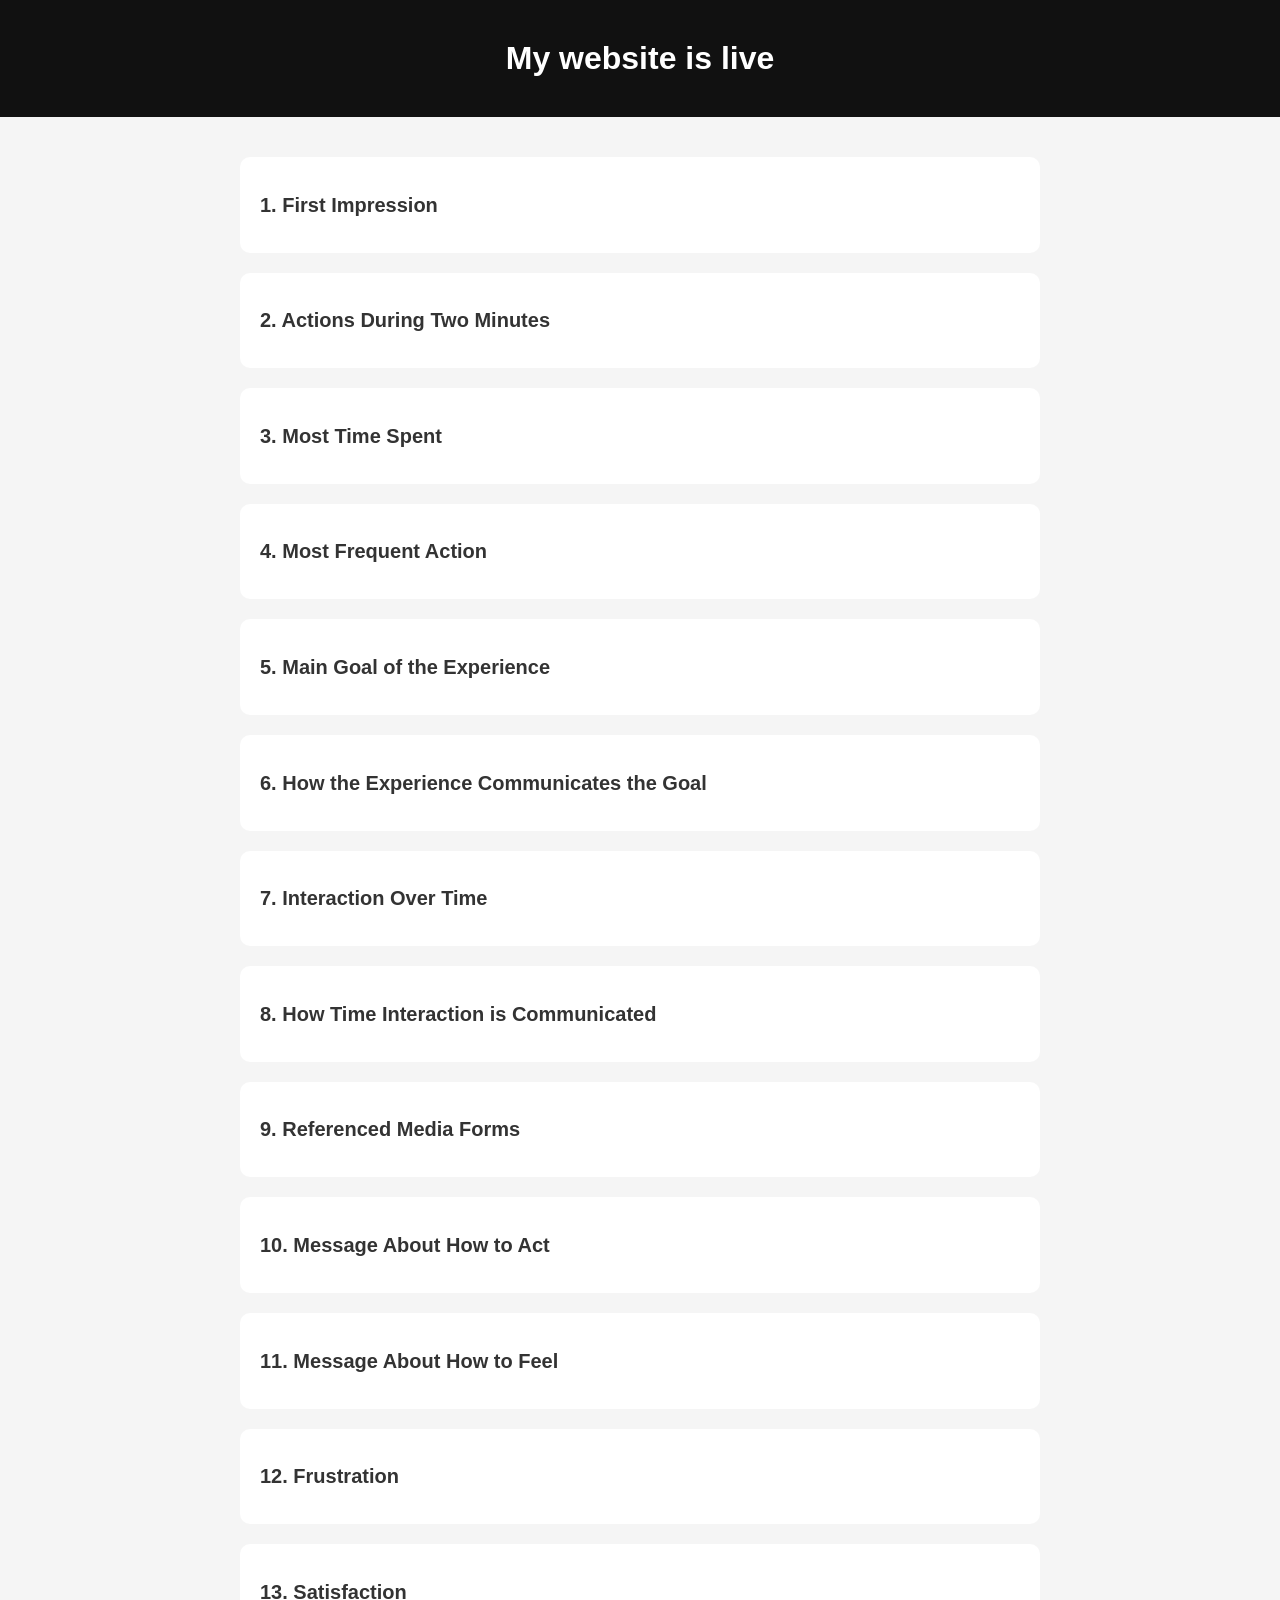
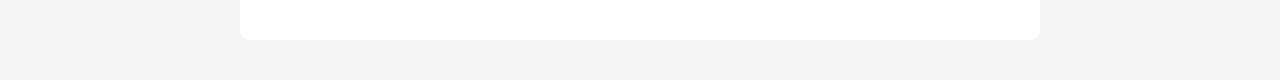
==== assignment1/index.html @ 4aa3389c "3.24" ====
<!DOCTYPE html>
<html lang="en">
<head>
    <meta charset="UTF-8">
    <meta name="viewport" content="width=device-width, initial-scale=1.0">
    <title>Document</title>
    <link rel="stylesheet" href="style.css"/>
</head>
<body>
    <header>
        <h1>My website is live</h1>
    </header>

  <main>

    <section>
      <h2>1. First Impression</h2>
      <p></p>
    </section>

    <section>
      <h2>2. Actions During Two Minutes</h2>
      <p></p>
    </section>

    <section>
      <h2>3. Most Time Spent</h2>
      <p></p>
    </section>

    <section>
      <h2>4. Most Frequent Action</h2>
      <p></p>
    </section>

    <section>
      <h2>5. Main Goal of the Experience</h2>
      <p></p>
    </section>

    <section>
      <h2>6. How the Experience Communicates the Goal</h2>
      <p></p>
    </section>

    <section>
      <h2>7. Interaction Over Time</h2>
      <p></p>
    </section>

    <section>
      <h2>8. How Time Interaction is Communicated</h2>
      <p></p>
    </section>

    <section>
      <h2>9. Referenced Media Forms</h2>
      <p></p>
    </section>

    <section>
      <h2>10. Message About How to Act</h2>
      <p></p>
    </section>

    <section>
      <h2>11. Message About How to Feel</h2>
      <p></p>
    </section>

    <section>
      <h2>12. Frustration</h2>
      <p></p>
    </section>

    <section>
      <h2>13. Satisfaction</h2>
      <p></p>
    </section>

  </main>
</body>
</html>
---- assignment1/style.css ----
body {
  font-family: Arial, Helvetica, sans-serif;
  margin: 0;
  background-color: #f5f5f5;
  color: #333;
}

header {
  background-color: #111;
  color: white;
  text-align: center;
  padding: 40px 20px;
}

main {
  max-width: 800px;
  margin: 40px auto;
  padding: 0 20px;
}

section {
  background: white;
  margin-bottom: 20px;
  padding: 20px;
  border-radius: 10px;
}

h1 {
  margin: 0;
  font-size: 32px;
}

h2 {
  font-size: 20px;
  margin-bottom: 10px;
}

p {
  line-height: 1.6;
}
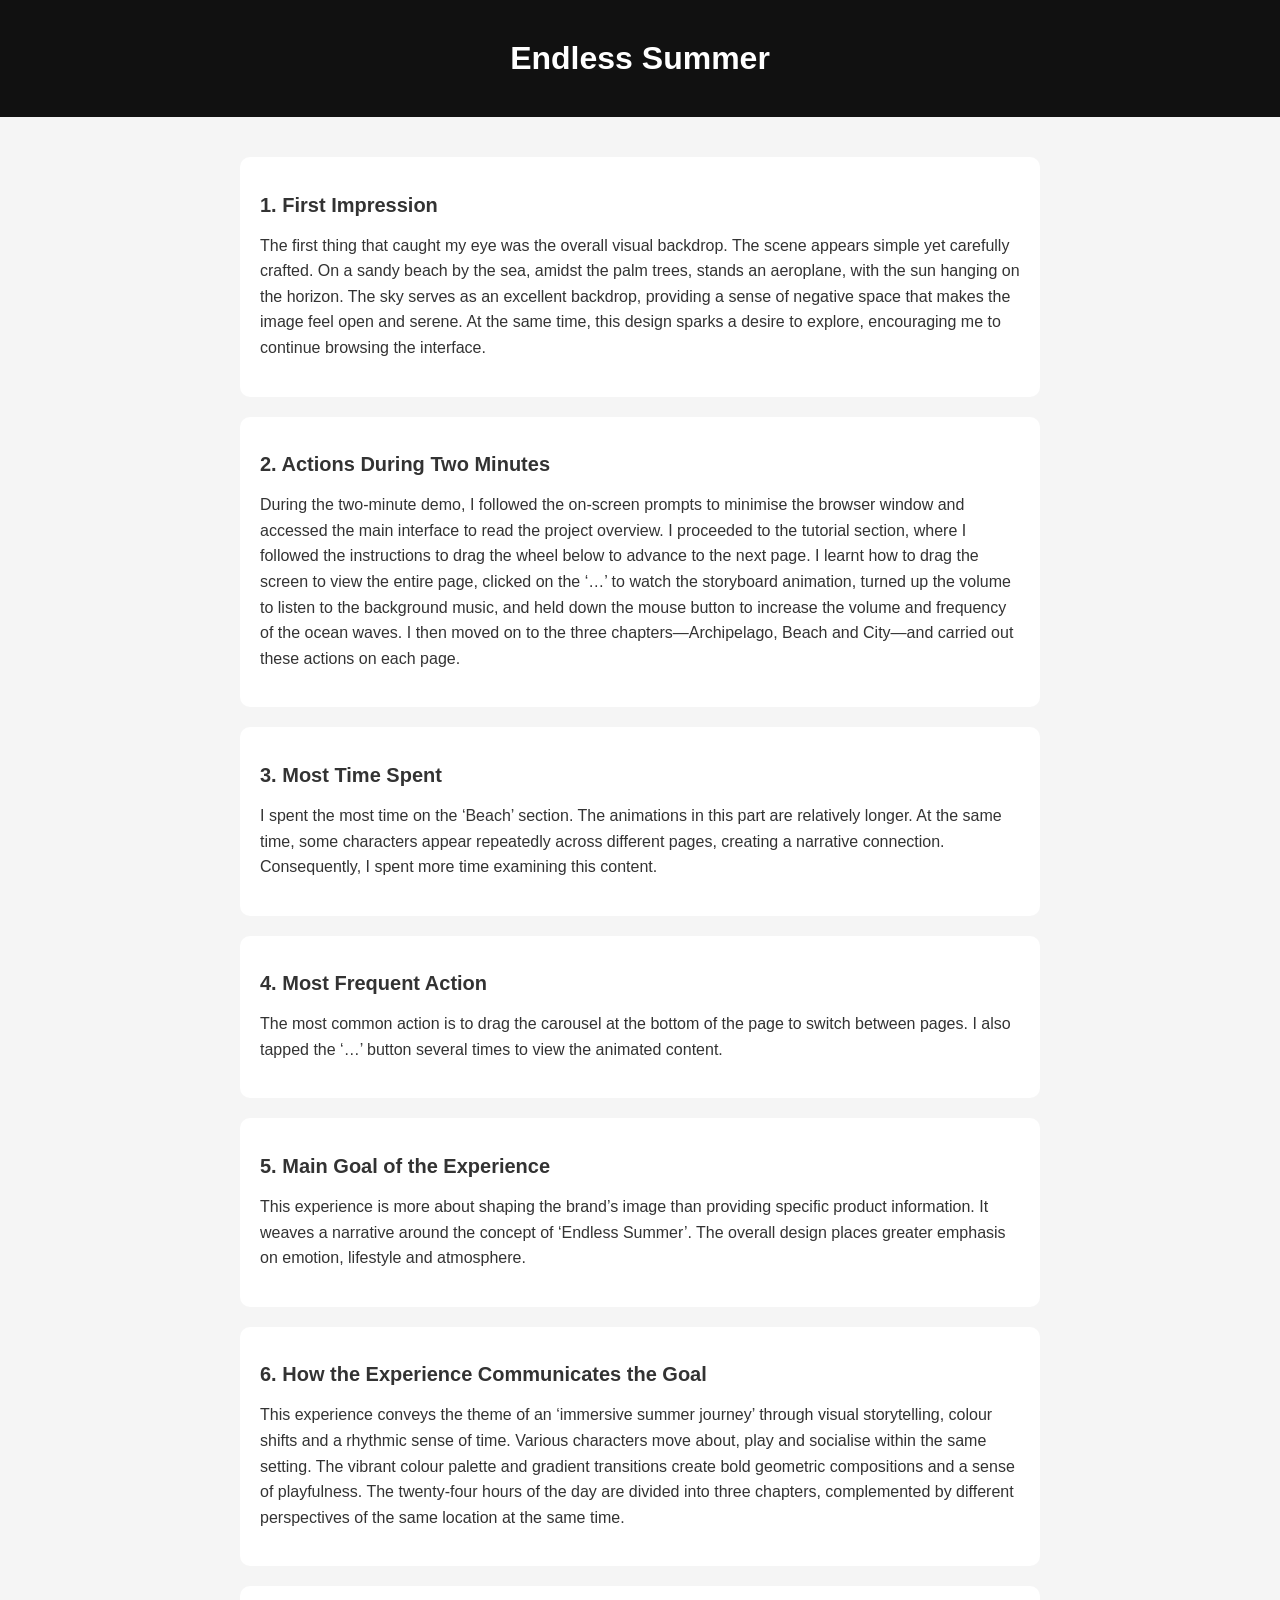
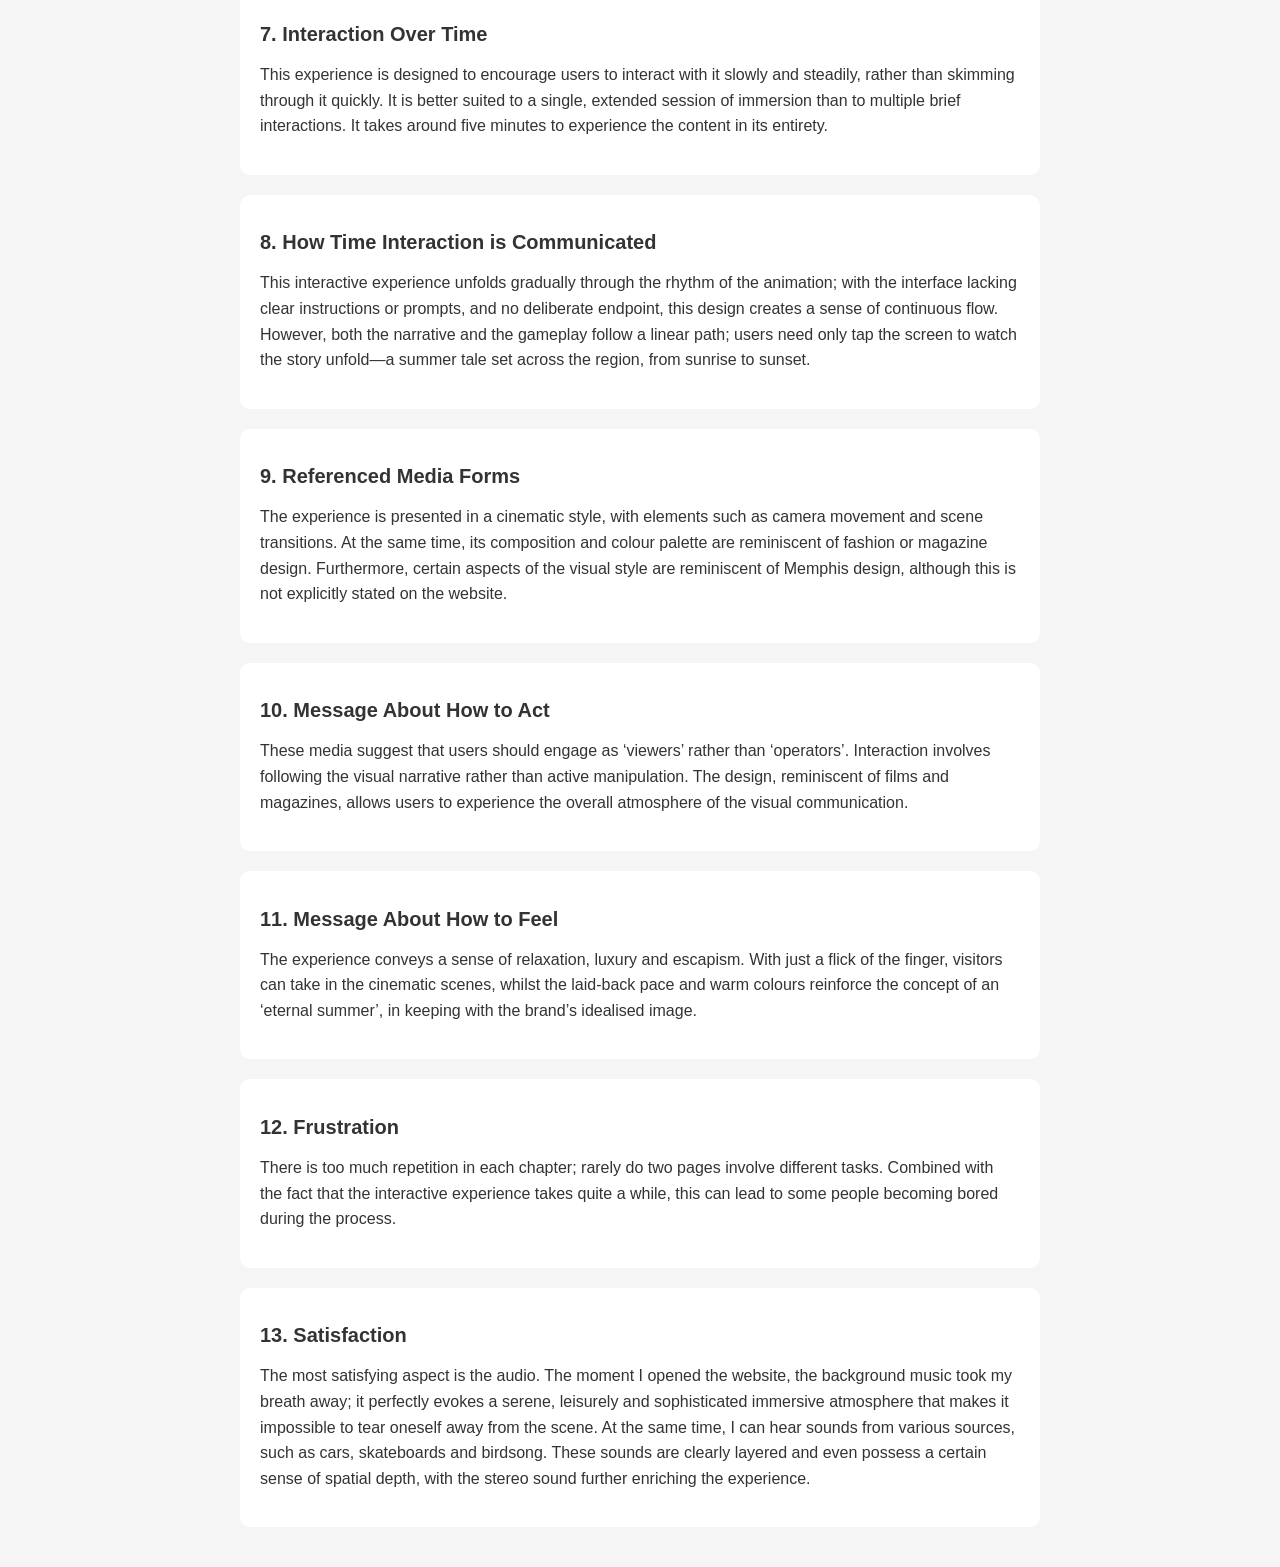
==== commit e73664f2: "4.1" ====
--- a/assignment1/index.html
+++ b/assignment1/index.html
@@ -4,78 +4,79 @@
     <meta charset="UTF-8">
     <meta name="viewport" content="width=device-width, initial-scale=1.0">
     <title>Document</title>
-    <link rel="stylesheet" href="style.css"/>
+    <link rel="stylesheet" href="reset.css">
+    <link rel="stylesheet" href="style.css">
 </head>
 <body>
     <header>
-        <h1>My website is live</h1>
+        <h1>Endless Summer</h1>
     </header>
 
   <main>
 
     <section>
       <h2>1. First Impression</h2>
-      <p></p>
+      <p>The first thing that caught my eye was the overall visual backdrop. The scene appears simple yet carefully crafted. On a sandy beach by the sea, amidst the palm trees, stands an aeroplane, with the sun hanging on the horizon. The sky serves as an excellent backdrop, providing a sense of negative space that makes the image feel open and serene. At the same time, this design sparks a desire to explore, encouraging me to continue browsing the interface.</p>
     </section>
 
     <section>
       <h2>2. Actions During Two Minutes</h2>
-      <p></p>
+      <p>During the two-minute demo, I followed the on-screen prompts to minimise the browser window and accessed the main interface to read the project overview. I proceeded to the tutorial section, where I followed the instructions to drag the wheel below to advance to the next page. I learnt how to drag the screen to view the entire page, clicked on the ‘…’ to watch the storyboard animation, turned up the volume to listen to the background music, and held down the mouse button to increase the volume and frequency of the ocean waves. I then moved on to the three chapters—Archipelago, Beach and City—and carried out these actions on each page.</p>
     </section>
 
     <section>
       <h2>3. Most Time Spent</h2>
-      <p></p>
+      <p>I spent the most time on the ‘Beach’ section. The animations in this part are relatively longer. At the same time, some characters appear repeatedly across different pages, creating a narrative connection. Consequently, I spent more time examining this content.</p>
     </section>
 
     <section>
       <h2>4. Most Frequent Action</h2>
-      <p></p>
+      <p>The most common action is to drag the carousel at the bottom of the page to switch between pages. I also tapped the ‘…’ button several times to view the animated content.</p>
     </section>
 
     <section>
       <h2>5. Main Goal of the Experience</h2>
-      <p></p>
+      <p>This experience is more about shaping the brand’s image than providing specific product information. It weaves a narrative around the concept of ‘Endless Summer’. The overall design places greater emphasis on emotion, lifestyle and atmosphere.</p>
     </section>
 
     <section>
       <h2>6. How the Experience Communicates the Goal</h2>
-      <p></p>
+      <p>This experience conveys the theme of an ‘immersive summer journey’ through visual storytelling, colour shifts and a rhythmic sense of time. Various characters move about, play and socialise within the same setting. The vibrant colour palette and gradient transitions create bold geometric compositions and a sense of playfulness. The twenty-four hours of the day are divided into three chapters, complemented by different perspectives of the same location at the same time.</p>
     </section>
 
     <section>
       <h2>7. Interaction Over Time</h2>
-      <p></p>
+      <p>This experience is designed to encourage users to interact with it slowly and steadily, rather than skimming through it quickly. It is better suited to a single, extended session of immersion than to multiple brief interactions. It takes around five minutes to experience the content in its entirety.</p>
     </section>
 
     <section>
       <h2>8. How Time Interaction is Communicated</h2>
-      <p></p>
+      <p>This interactive experience unfolds gradually through the rhythm of the animation; with the interface lacking clear instructions or prompts, and no deliberate endpoint, this design creates a sense of continuous flow. However, both the narrative and the gameplay follow a linear path; users need only tap the screen to watch the story unfold—a summer tale set across the region, from sunrise to sunset.</p>
     </section>
 
     <section>
       <h2>9. Referenced Media Forms</h2>
-      <p></p>
+      <p>The experience is presented in a cinematic style, with elements such as camera movement and scene transitions. At the same time, its composition and colour palette are reminiscent of fashion or magazine design. Furthermore, certain aspects of the visual style are reminiscent of Memphis design, although this is not explicitly stated on the website.</p>
     </section>
 
     <section>
       <h2>10. Message About How to Act</h2>
-      <p></p>
+      <p>These media suggest that users should engage as ‘viewers’ rather than ‘operators’. Interaction involves following the visual narrative rather than active manipulation. The design, reminiscent of films and magazines, allows users to experience the overall atmosphere of the visual communication.</p>
     </section>
 
     <section>
       <h2>11. Message About How to Feel</h2>
-      <p></p>
+      <p>The experience conveys a sense of relaxation, luxury and escapism. With just a flick of the finger, visitors can take in the cinematic scenes, whilst the laid-back pace and warm colours reinforce the concept of an ‘eternal summer’, in keeping with the brand’s idealised image.</p>
     </section>
 
     <section>
       <h2>12. Frustration</h2>
-      <p></p>
+      <p>There is too much repetition in each chapter; rarely do two pages involve different tasks. Combined with the fact that the interactive experience takes quite a while, this can lead to some people becoming bored during the process.</p>
     </section>
 
     <section>
       <h2>13. Satisfaction</h2>
-      <p></p>
+      <p>The most satisfying aspect is the audio. The moment I opened the website, the background music took my breath away; it perfectly evokes a serene, leisurely and sophisticated immersive atmosphere that makes it impossible to tear oneself away from the scene. At the same time, I can hear sounds from various sources, such as cars, skateboards and birdsong. These sounds are clearly layered and even possess a certain sense of spatial depth, with the stereo sound further enriching the experience.</p>
     </section>
 
   </main>
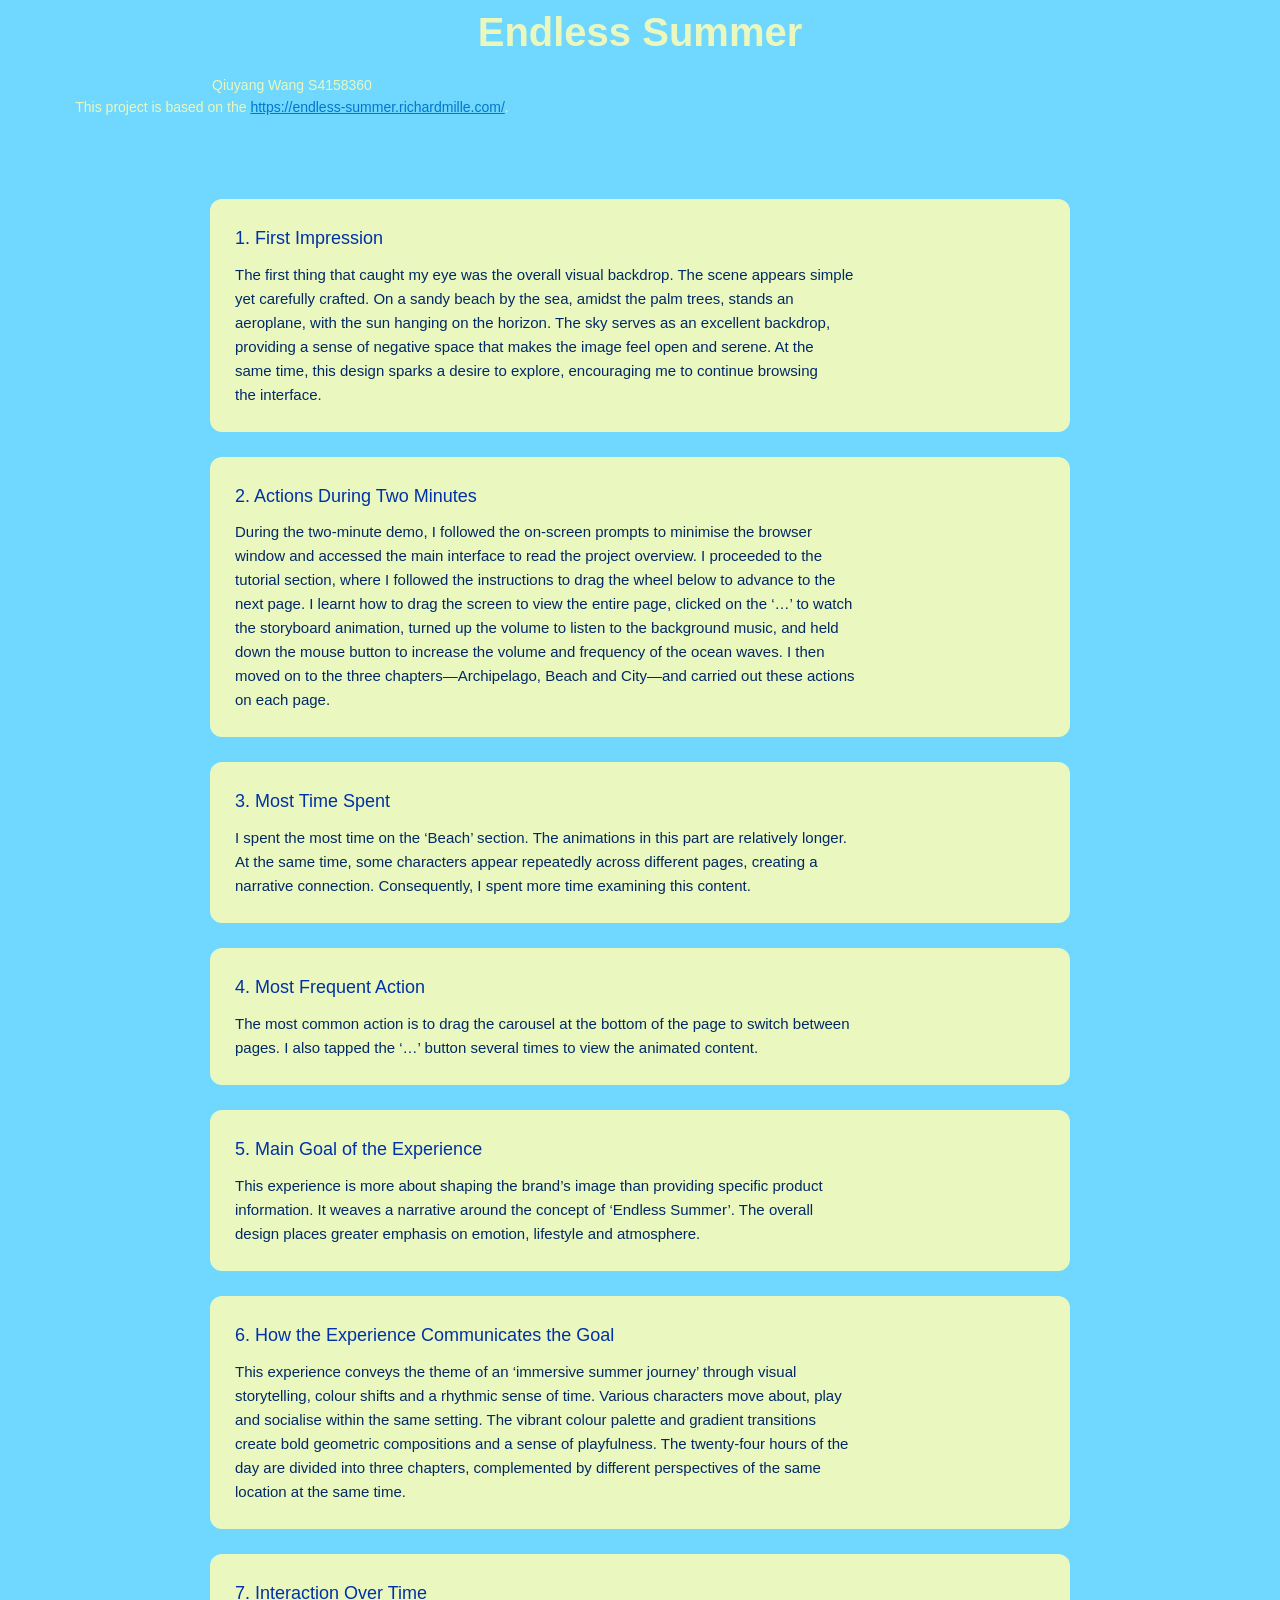
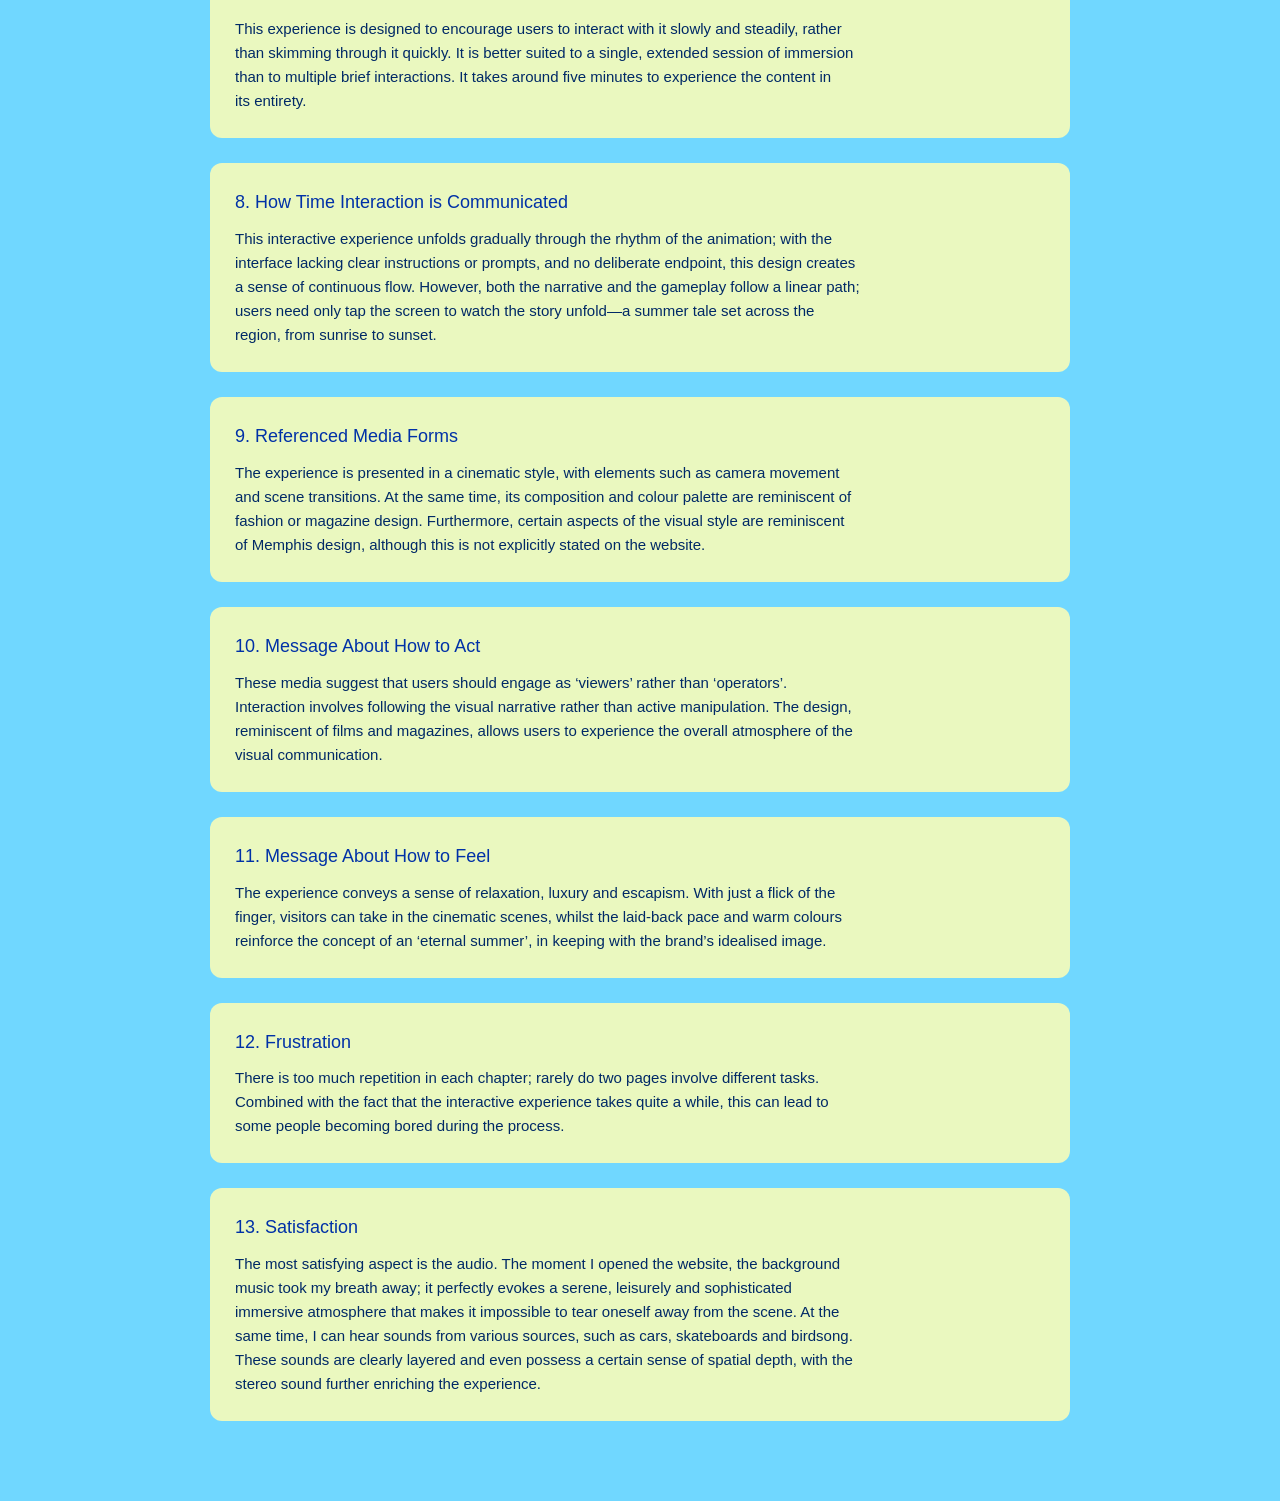
==== commit 18a32b93: "4.1" ====
--- a/assignment1/index.html
+++ b/assignment1/index.html
@@ -10,6 +10,9 @@
 <body>
     <header>
         <h1>Endless Summer</h1>
+        <p>Qiuyang Wang S4158360</p>
+        <p>This project is based on the <a href="https://endless-summer.richardmille.com/" target="_blank">https://endless-summer.richardmille.com/</a>.
+        </p>
     </header>
 
   <main>
--- a/assignment1/style.css
+++ b/assignment1/style.css
@@ -1,40 +1,65 @@
 body {
-  font-family: Arial, Helvetica, sans-serif;
-  margin: 0;
-  background-color: #f5f5f5;
-  color: #333;
+  font-family: "Helvetica Neue", Arial, sans-serif;
+  background: #70d7ff;
+  color: #eaf8bf;
+  line-height: 1.6;
 }
 
-header {
-  background-color: #111;
-  color: white;
-  text-align: center;
-  padding: 40px 20px;
-}
-
+/* Layout */
 main {
-  max-width: 800px;
-  margin: 40px auto;
+  max-width: 900px;
+  margin: 80px auto;
   padding: 0 20px;
 }
 
-section {
-  background: white;
-  margin-bottom: 20px;
-  padding: 20px;
-  border-radius: 10px;
+/* Header */
+header {
+  margin-bottom: 60px;
 }
 
 h1 {
-  margin: 0;
-  font-size: 32px;
+  font-size: 40px;
+  font-weight: 600;
+  margin-bottom: 10px;
+  text-align: center;
 }
 
+header p {
+  color: #eaf8bf;
+  font-size: 14px;
+  text-align: center;
+}
+
+a {
+  color: #0077cc;
+}
+
+a:hover {
+  text-decoration: underline;
+}
+
+/* Section Card Style */
+section {
+  background: #eaf8bf;
+  padding: 25px;
+  margin-bottom: 25px;
+  border-radius: 12px;
+  transition: transform 0.2s ease, background 0.2s ease;
+}
+
+section:hover {
+  transform: translateY(-4px);
+  background: #daf391;
+}
+
+/* Typography */
 h2 {
-  font-size: 20px;
+  font-size: 18px;
   margin-bottom: 10px;
+  color: #0031a7;
 }
 
 p {
-  line-height: 1.6;
-}
+  font-size: 15px;
+  color: #002966;
+}
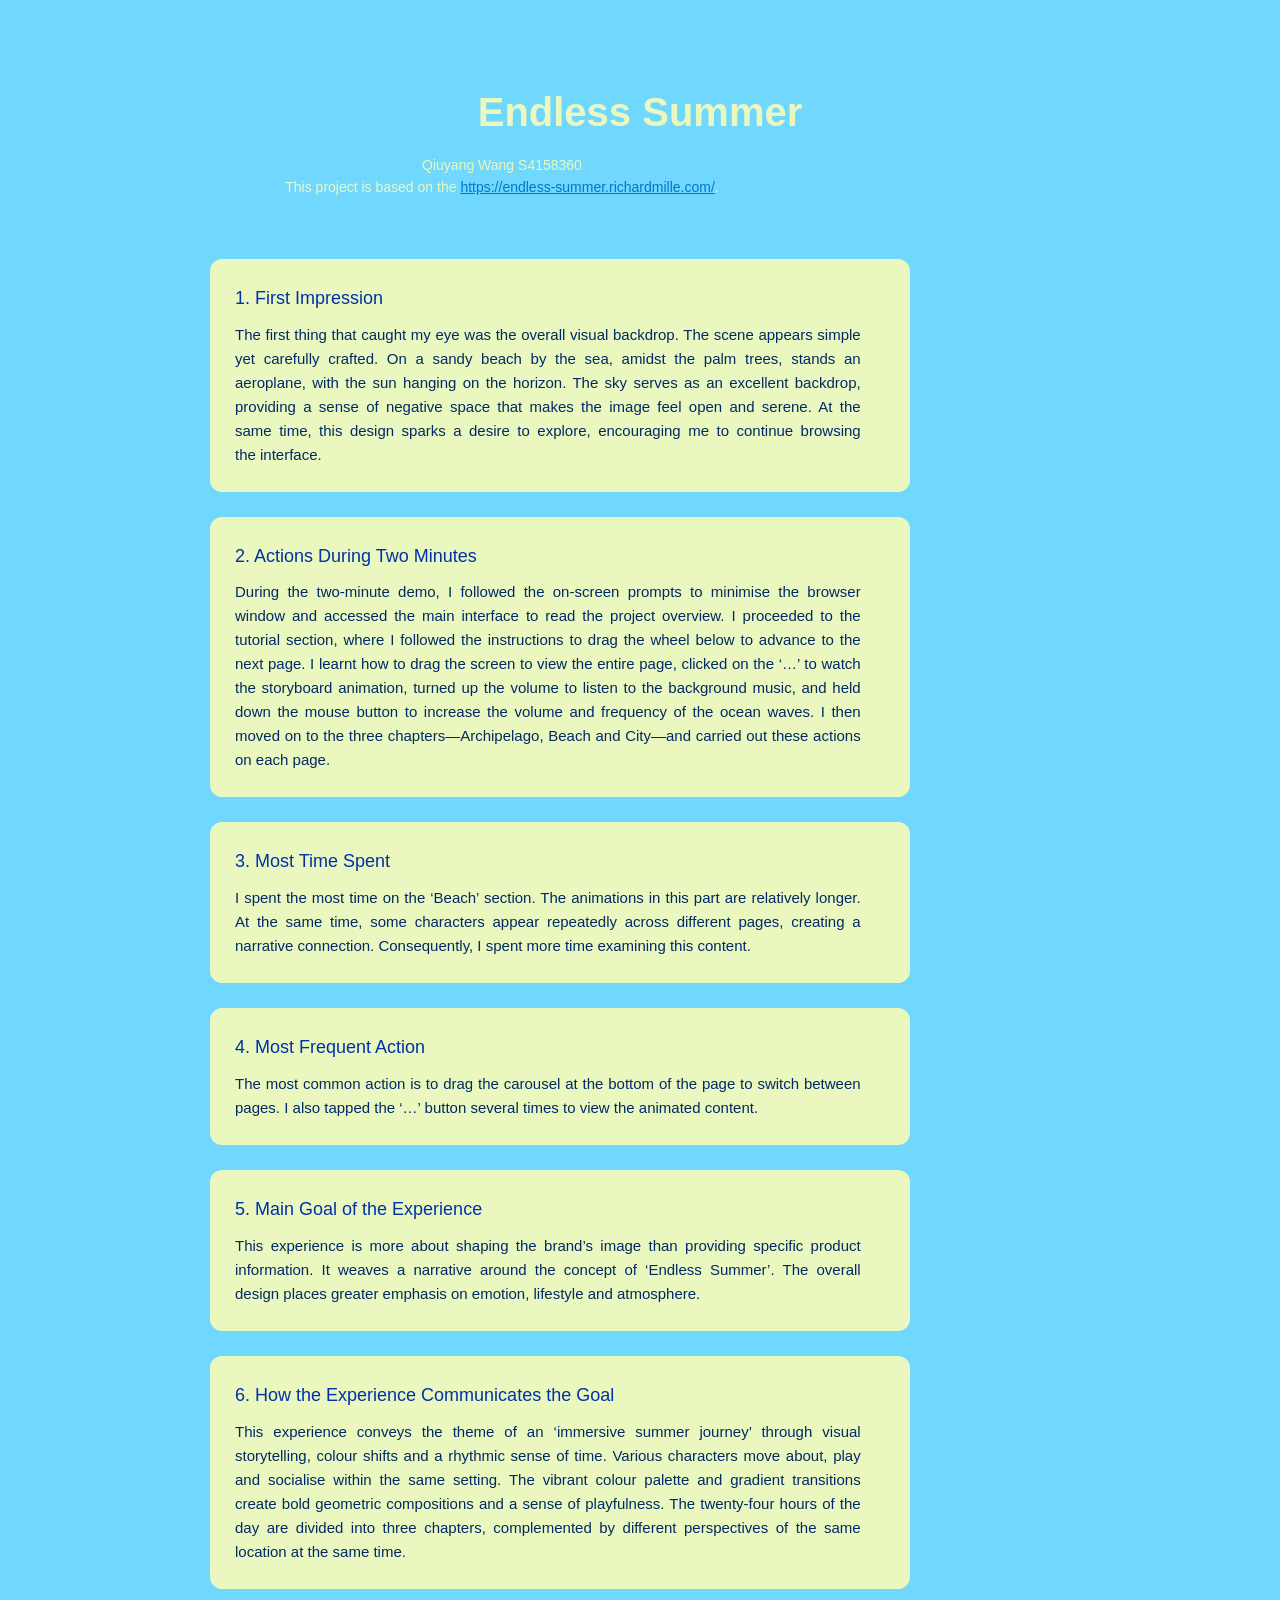
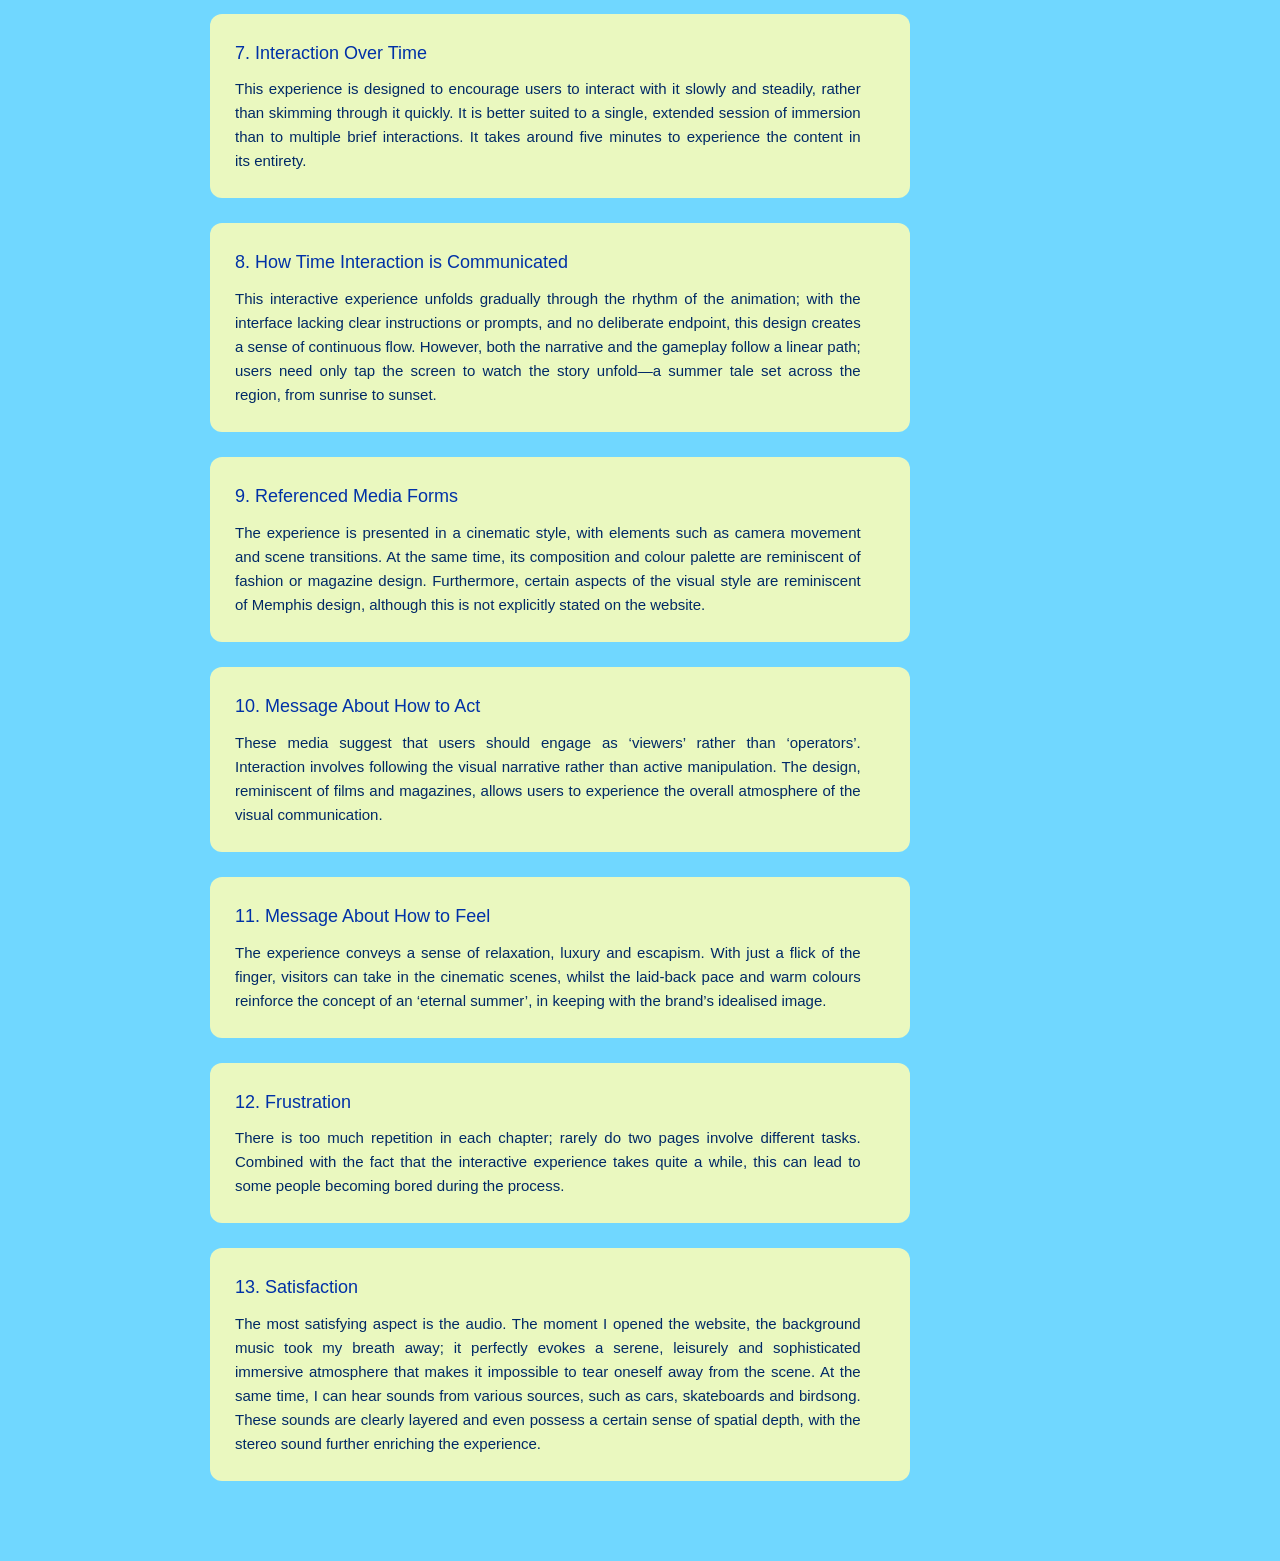
==== commit 2d33fc3d: "3.1" ====
--- a/assignment1/index.html
+++ b/assignment1/index.html
@@ -8,6 +8,7 @@
     <link rel="stylesheet" href="style.css">
 </head>
 <body>
+  <main>
     <header>
         <h1>Endless Summer</h1>
         <p>Qiuyang Wang S4158360</p>
@@ -15,7 +16,7 @@
         </p>
     </header>
 
-  <main>
+  
 
     <section>
       <h2>1. First Impression</h2>
--- a/assignment1/style.css
+++ b/assignment1/style.css
@@ -1,4 +1,5 @@
 body {
+  /* I use a simple font stack here to keep the text easy to read. The assignment focuses on written reflection, so readability is more important than decorative typography. I choose a bright blue background because it loosely reflects the visual tone of the Endless Summer website, which feels open, light, and atmospheric. The soft green text colour creates contrast without being too harsh. I also increase the line height slightly so longer paragraphs feel more comfortable to read on screen. */
   font-family: "Helvetica Neue", Arial, sans-serif;
   background: #70d7ff;
   color: #eaf8bf;
@@ -7,6 +8,7 @@
 
 /* Layout */
 main {
+  /* I limit the width of the main content to around 900px and center it. This makes the page feel more like an article rather than a full-width layout. It also helps guide the reader’s attention and prevents the text from becoming too wide, which would make it harder to read. The vertical margin adds breathing space so the content doesn't feel crowded. */
   max-width: 900px;
   margin: 80px auto;
   padding: 0 20px;
@@ -14,10 +16,13 @@
 
 /* Header */
 header {
+  /* I separate the header from the main content using margin. This creates a clear starting point for the page and makes the structure easier to understand at a glance. */
   margin-bottom: 60px;
+  text-align: center;
 }
 
 h1 {
+  /* The title is centered and larger than other text to create a clear visual hierarchy. I use a medium weight so it stands out but still feels clean and not too heavy. */
   font-size: 40px;
   font-weight: 600;
   margin-bottom: 10px;
@@ -25,41 +30,51 @@
 }
 
 header p {
+  /* The paragraph under the title works as supporting information. I keep it smaller and aligned to the center so it visually connects to the heading without drawing too much attention. */
   color: #eaf8bf;
   font-size: 14px;
   text-align: center;
 }
 
 a {
+  /* I keep links in a standard blue tone so they are easy to recognise. This follows common web conventions and helps usability. */
   color: #0077cc;
 }
 
 a:hover {
+  /* I only add a simple underline on hover. This creates a clear interaction cue without introducing complex effects that might distract from the content. */
   text-decoration: underline;
 }
 
 /* Section Card Style */
 section {
+  /* Each section is designed as a card to separate the answers to the thirteen questions. The light background contrasts with the page background and helps organise the content into readable blocks. The rounded corners soften the layout visually. */
   background: #eaf8bf;
   padding: 25px;
+  max-width: 700px;
   margin-bottom: 25px;
   border-radius: 12px;
   transition: transform 0.2s ease, background 0.2s ease;
 }
 
 section:hover {
+  /* I add a small hover effect to make the page feel slightly interactive. The movement is minimal because the focus should remain on reading rather than interaction. */
   transform: translateY(-4px);
   background: #daf391;
 }
 
 /* Typography */
 h2 {
+  /* The question headings are styled to stand out from the paragraph text. I use a darker blue to maintain contrast and guide the reader through each section. */
   font-size: 18px;
   margin-bottom: 10px;
   color: #0031a7;
 }
 
 p {
+  /* The paragraph text is kept at a moderate size for readability. I use a darker tone than the background to ensure clear contrast and reduce visual strain during longer reading. */
   font-size: 15px;
+  width: 100%;
   color: #002966;
+  text-align: justify;
 }
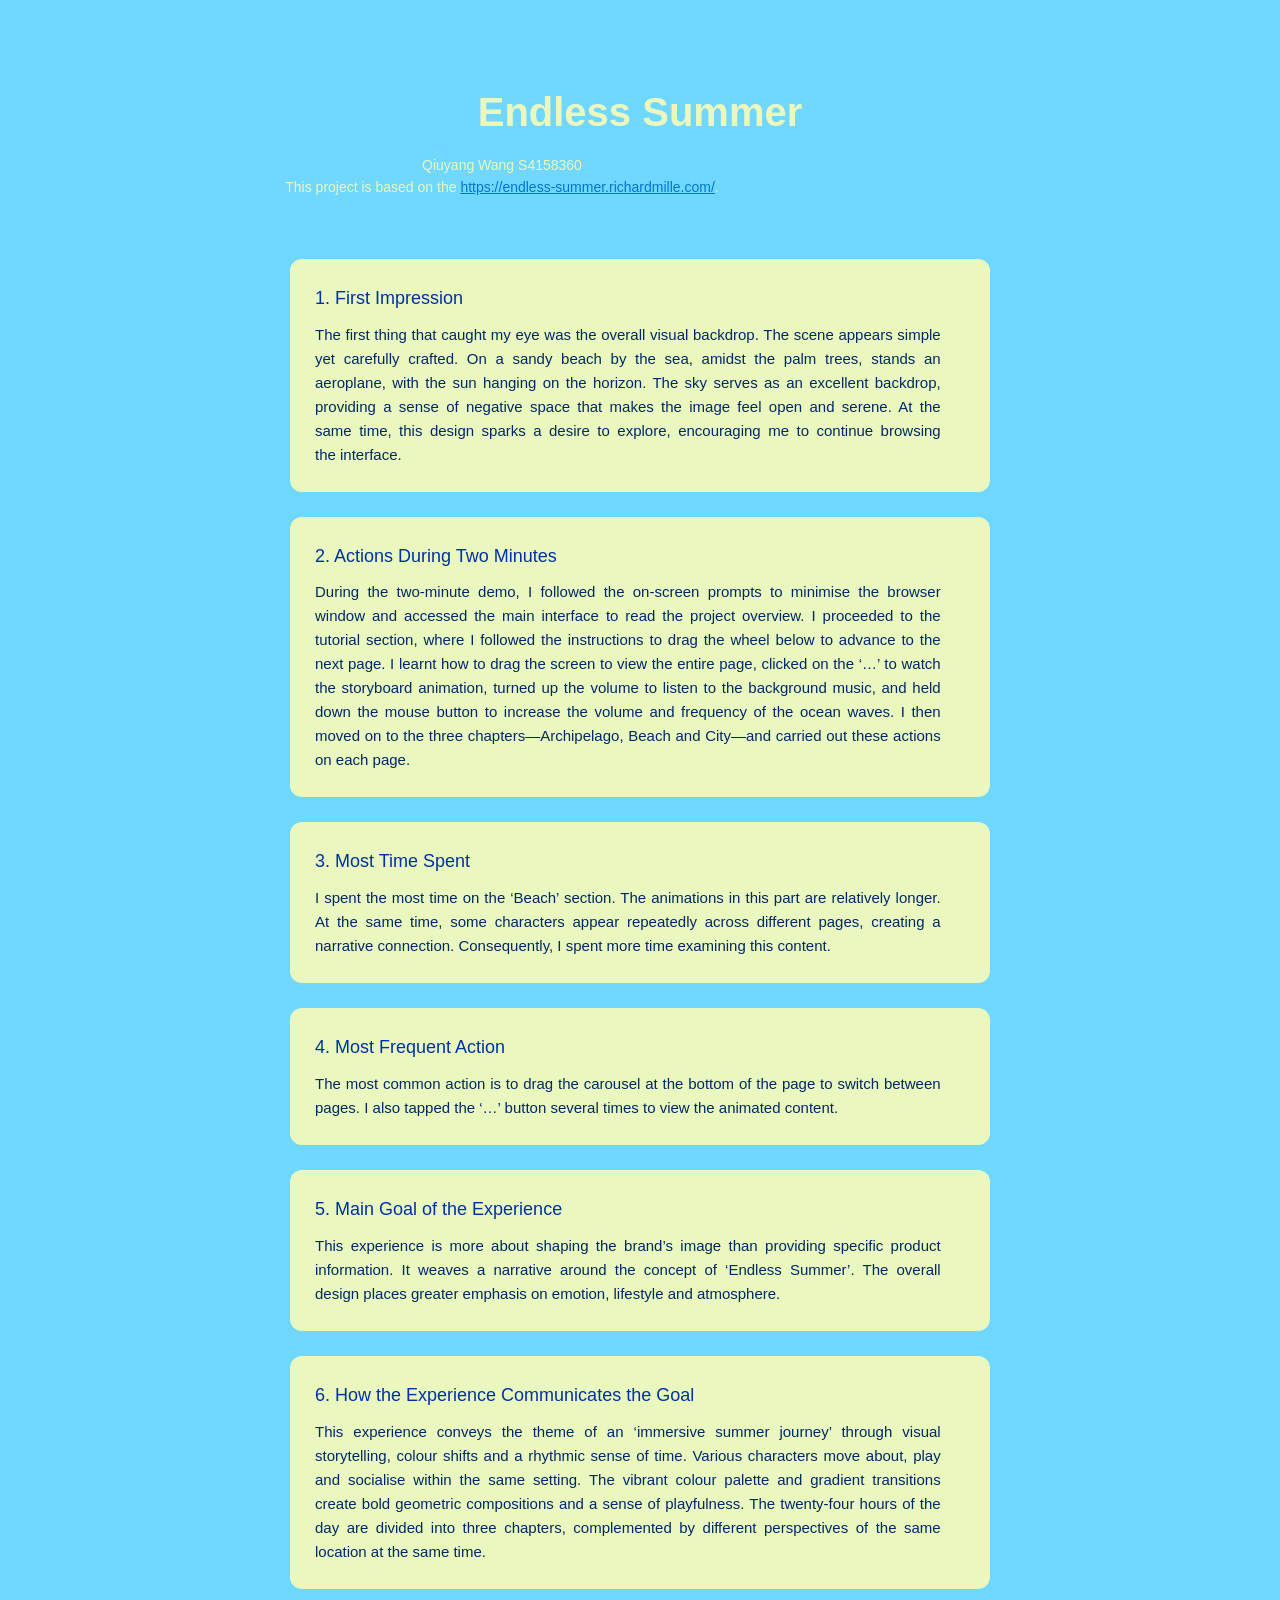
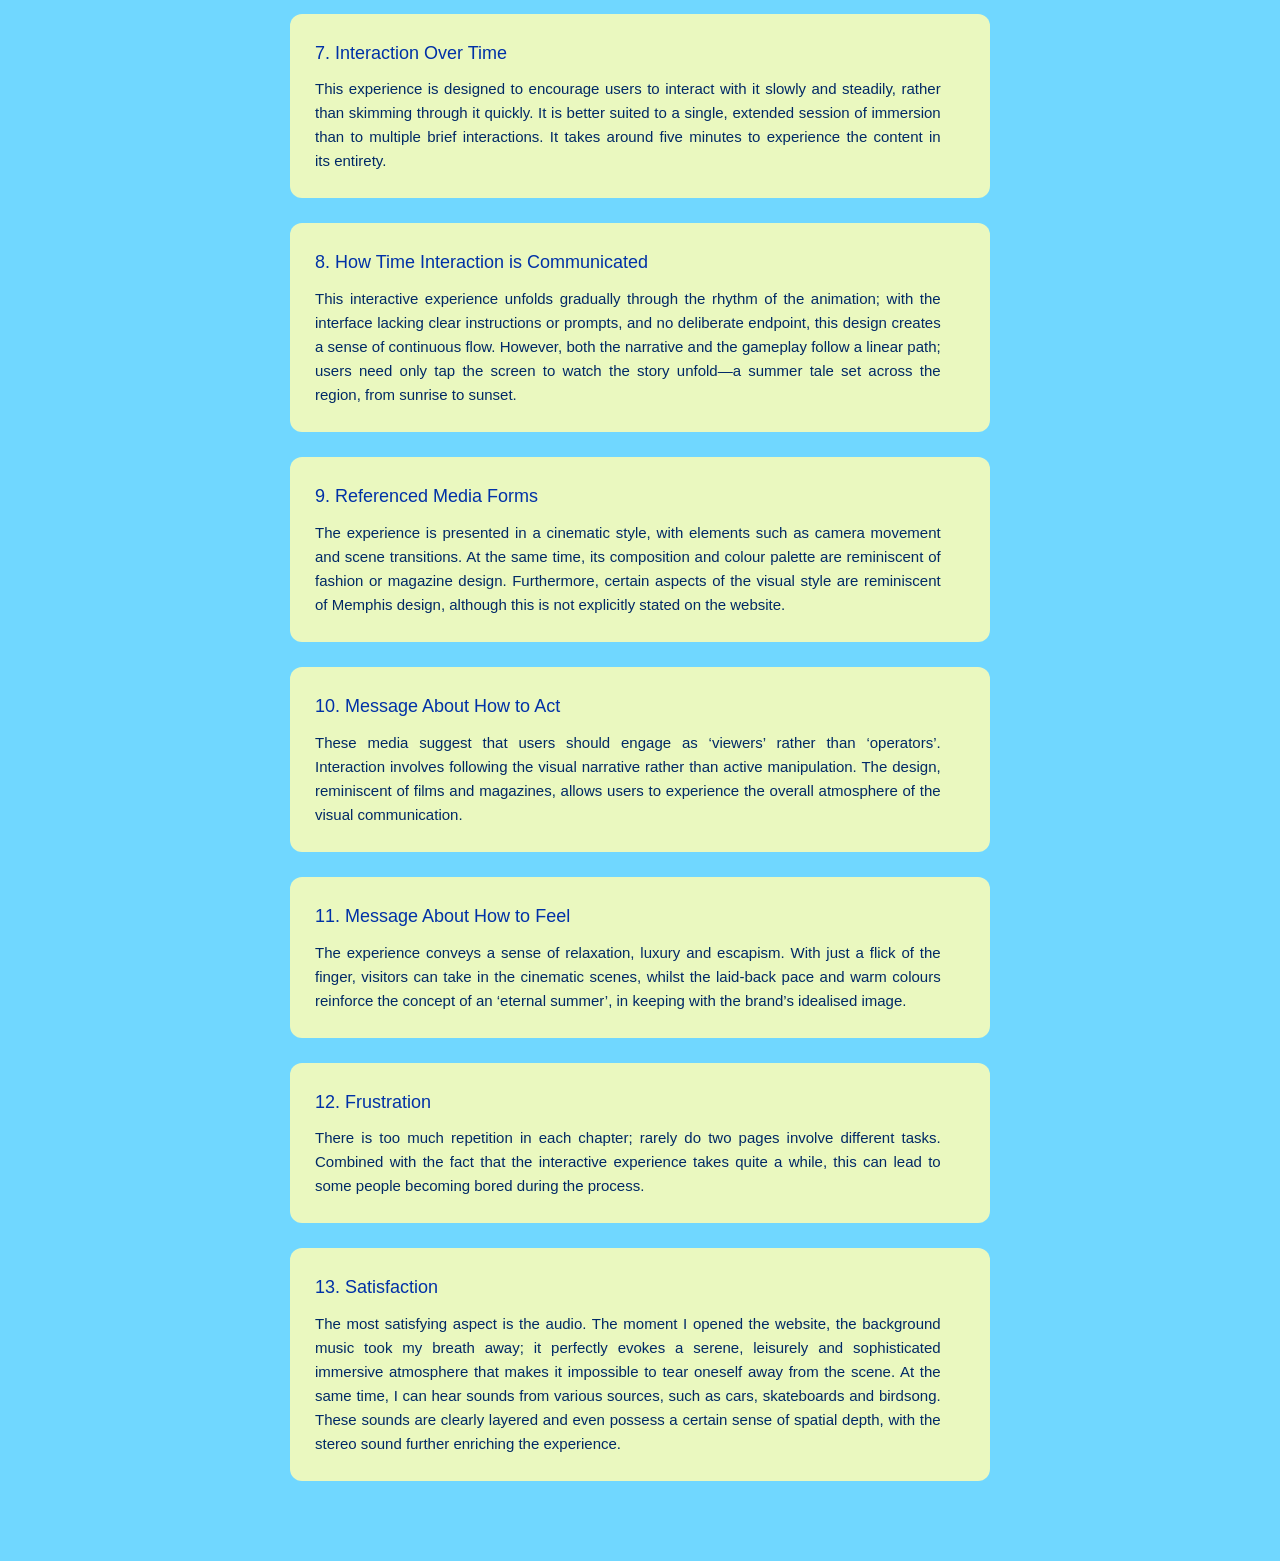
==== commit 9661979d: "4.1" ====
--- a/assignment1/index.html
+++ b/assignment1/index.html
@@ -15,9 +15,8 @@
         <p>This project is based on the <a href="https://endless-summer.richardmille.com/" target="_blank">https://endless-summer.richardmille.com/</a>.
         </p>
     </header>
-
+      
   
-
     <section>
       <h2>1. First Impression</h2>
       <p>The first thing that caught my eye was the overall visual backdrop. The scene appears simple yet carefully crafted. On a sandy beach by the sea, amidst the palm trees, stands an aeroplane, with the sun hanging on the horizon. The sky serves as an excellent backdrop, providing a sense of negative space that makes the image feel open and serene. At the same time, this design sparks a desire to explore, encouraging me to continue browsing the interface.</p>
--- a/assignment1/style.css
+++ b/assignment1/style.css
@@ -52,7 +52,7 @@
   background: #eaf8bf;
   padding: 25px;
   max-width: 700px;
-  margin-bottom: 25px;
+  margin: 0 auto 25px;
   border-radius: 12px;
   transition: transform 0.2s ease, background 0.2s ease;
 }
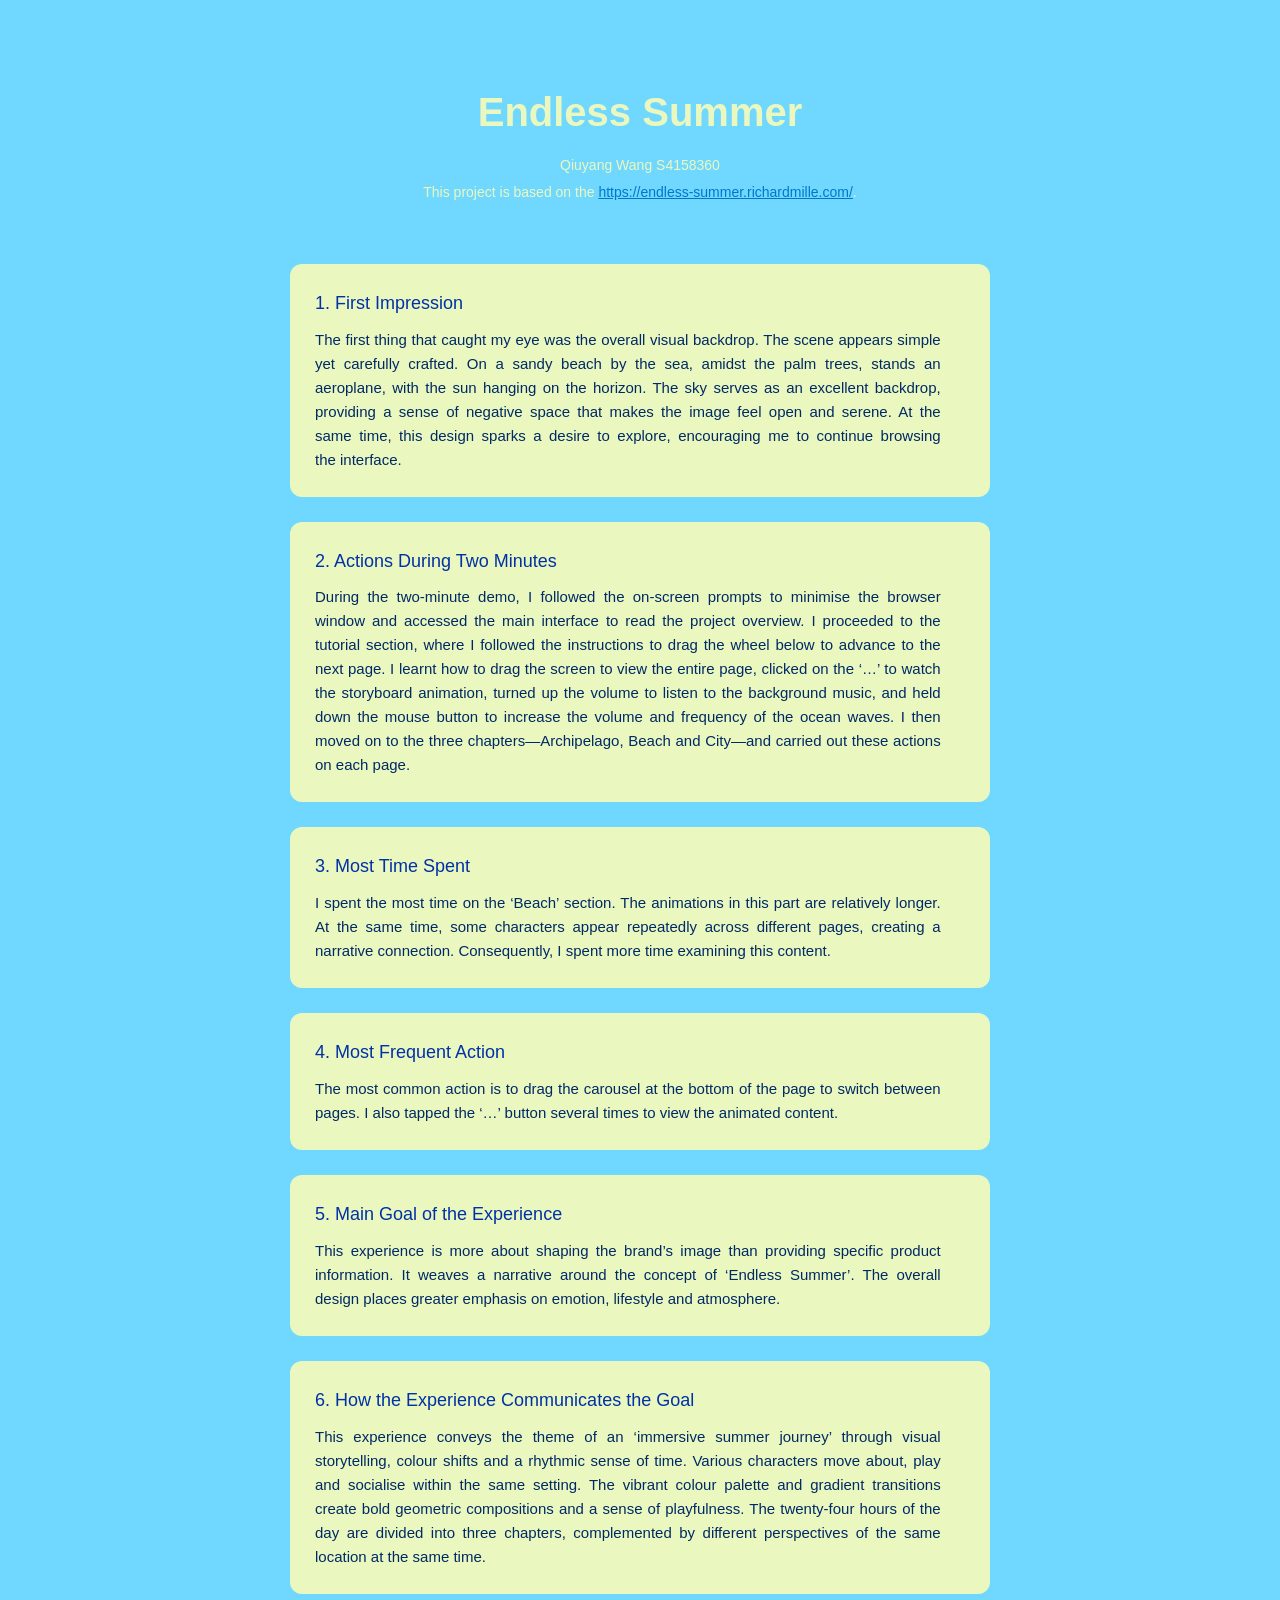
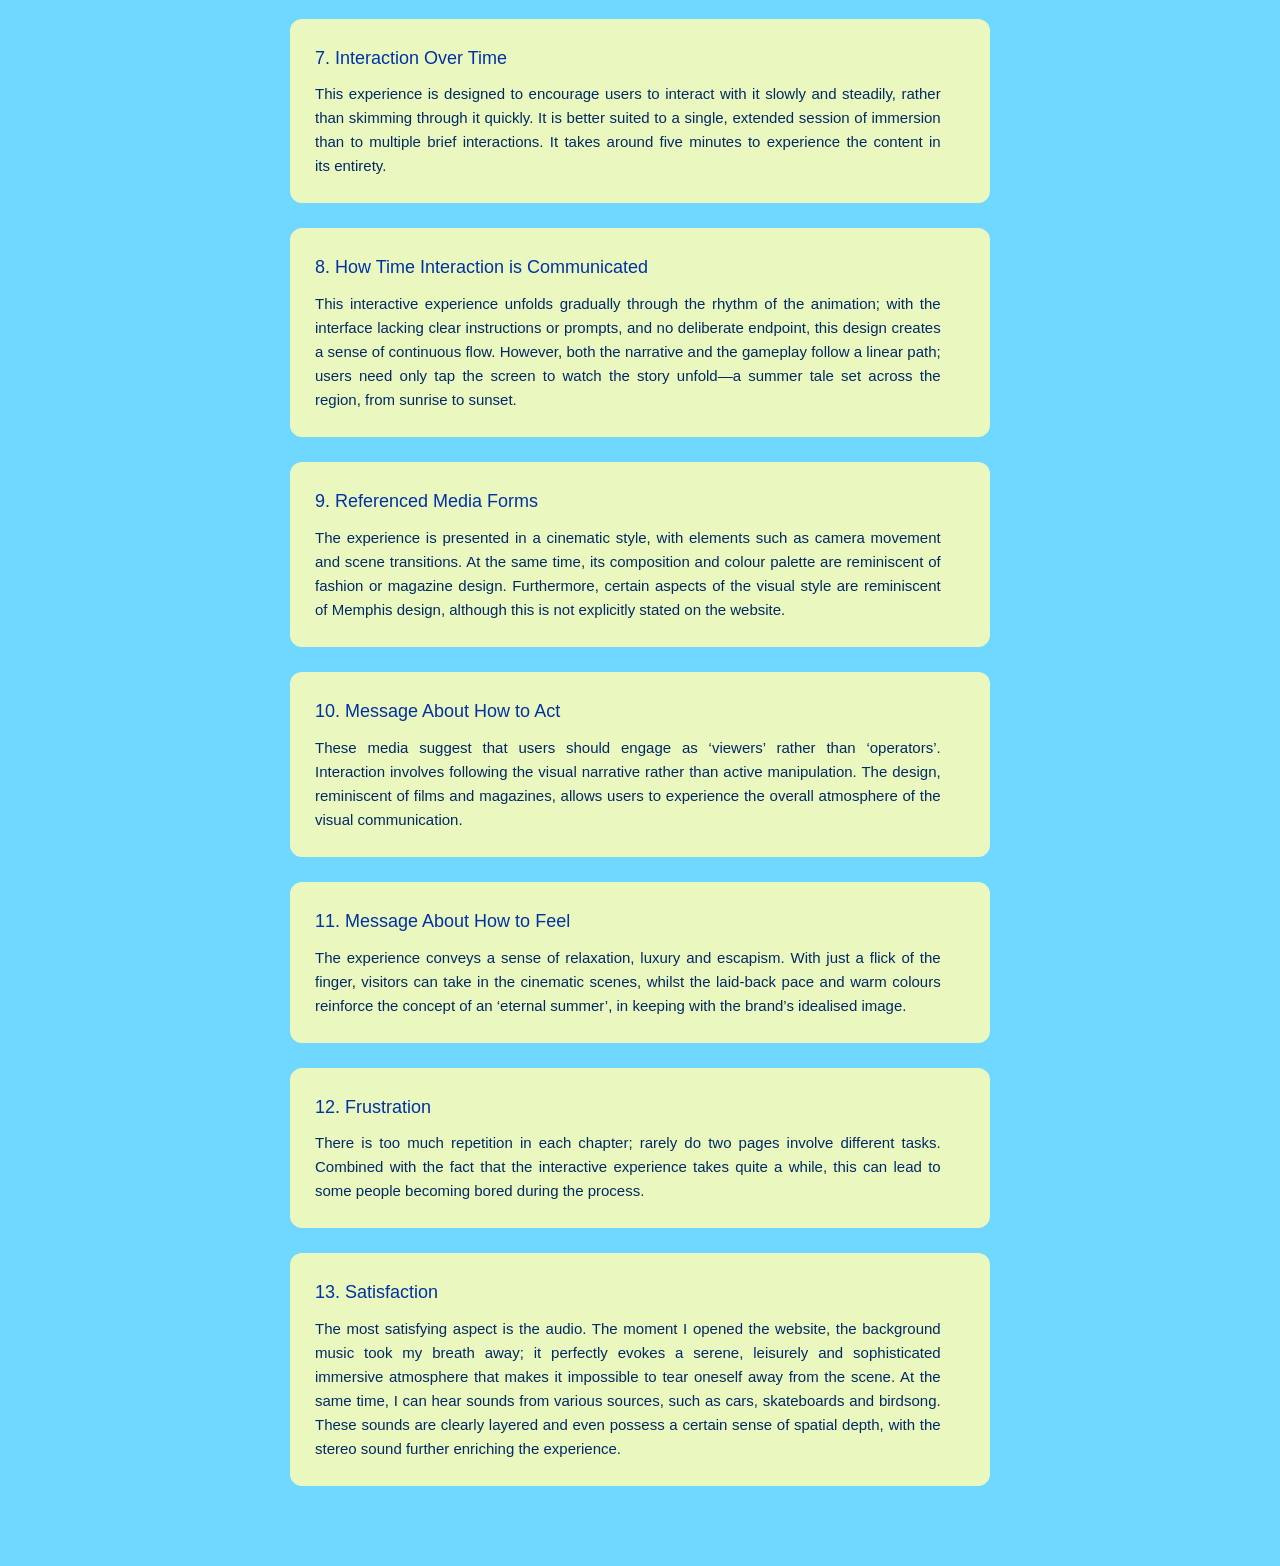
==== commit 4acac32d: "4.1" ====
--- a/assignment1/index.html
+++ b/assignment1/index.html
@@ -12,7 +12,8 @@
     <header>
         <h1>Endless Summer</h1>
         <p>Qiuyang Wang S4158360</p>
-        <p>This project is based on the <a href="https://endless-summer.richardmille.com/" target="_blank">https://endless-summer.richardmille.com/</a>.
+        <p>This project is based on the
+          <a href="https://endless-summer.richardmille.com/" target="_blank">https://endless-summer.richardmille.com/</a>.
         </p>
     </header>
       
--- a/assignment1/style.css
+++ b/assignment1/style.css
@@ -32,6 +32,8 @@
 header p {
   /* The paragraph under the title works as supporting information. I keep it smaller and aligned to the center so it visually connects to the heading without drawing too much attention. */
   color: #eaf8bf;
+  max-width: 600px;
+  margin: 5px auto;
   font-size: 14px;
   text-align: center;
 }
